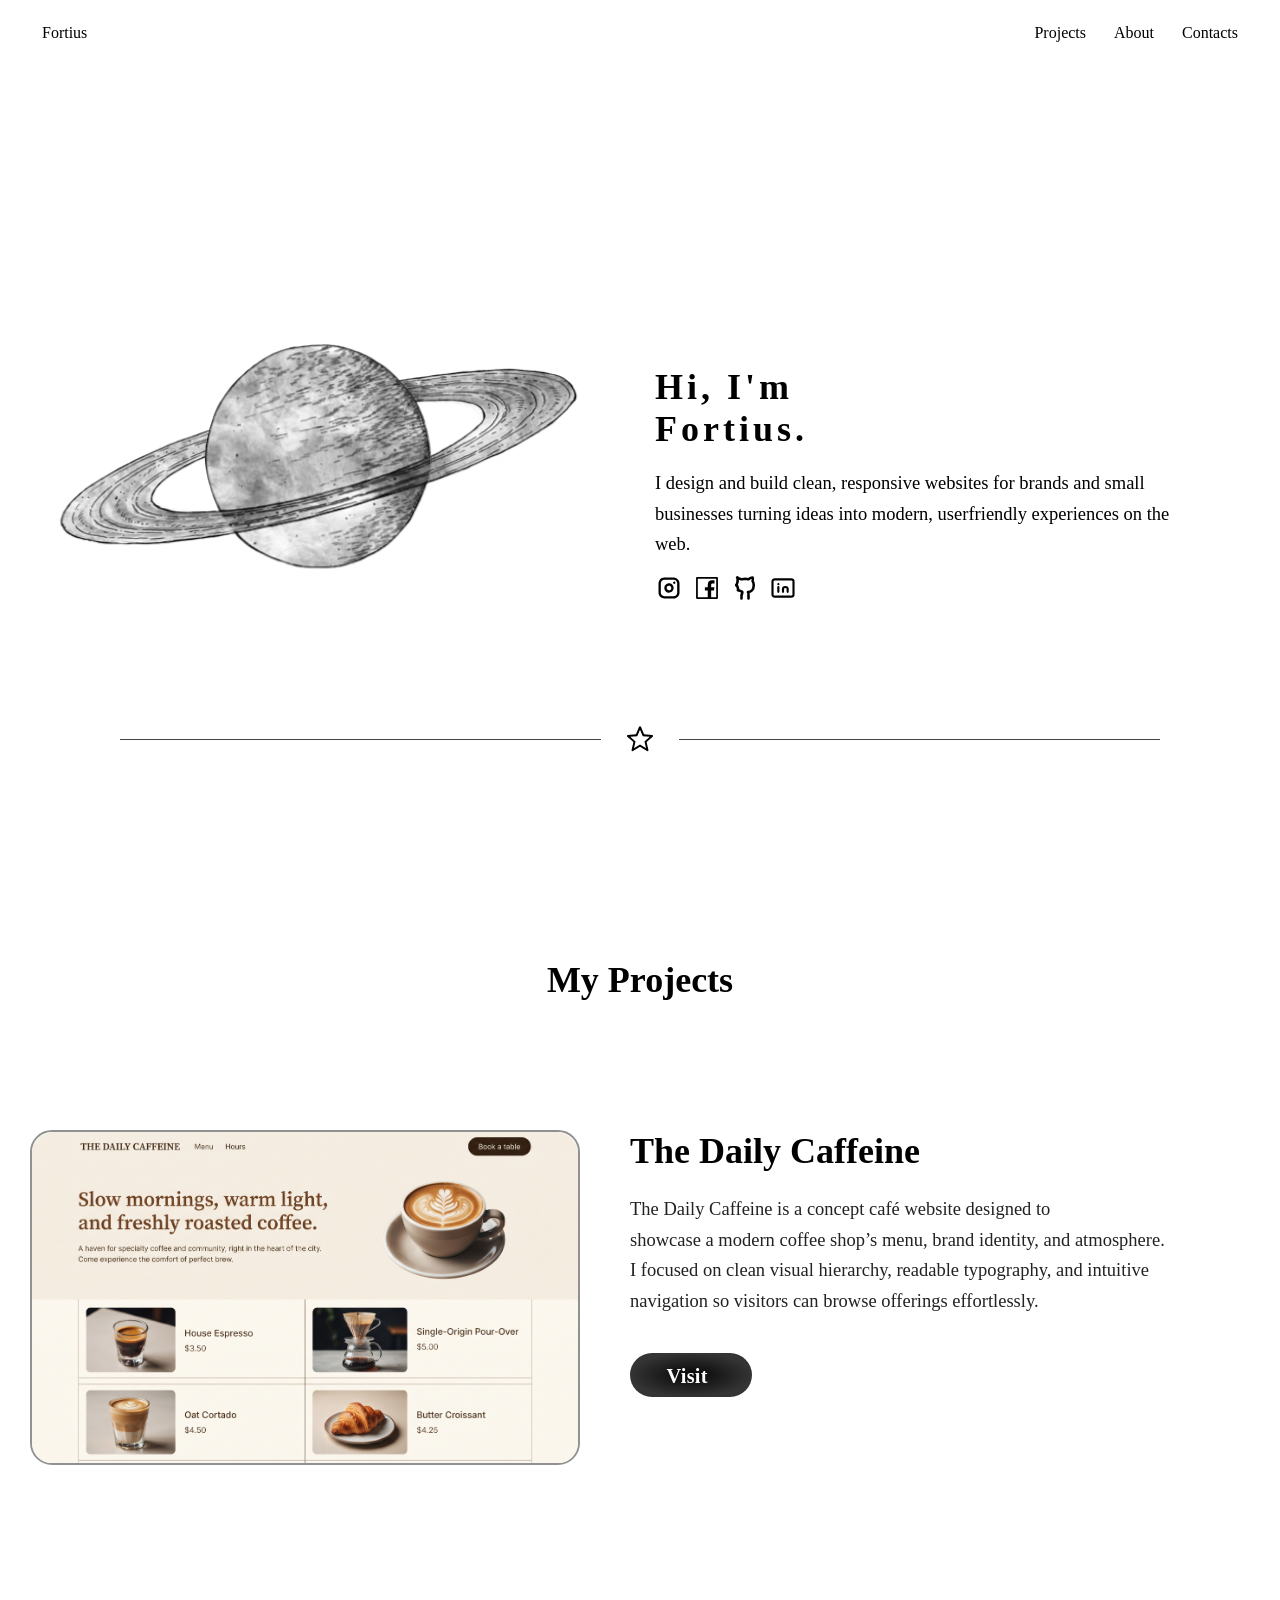
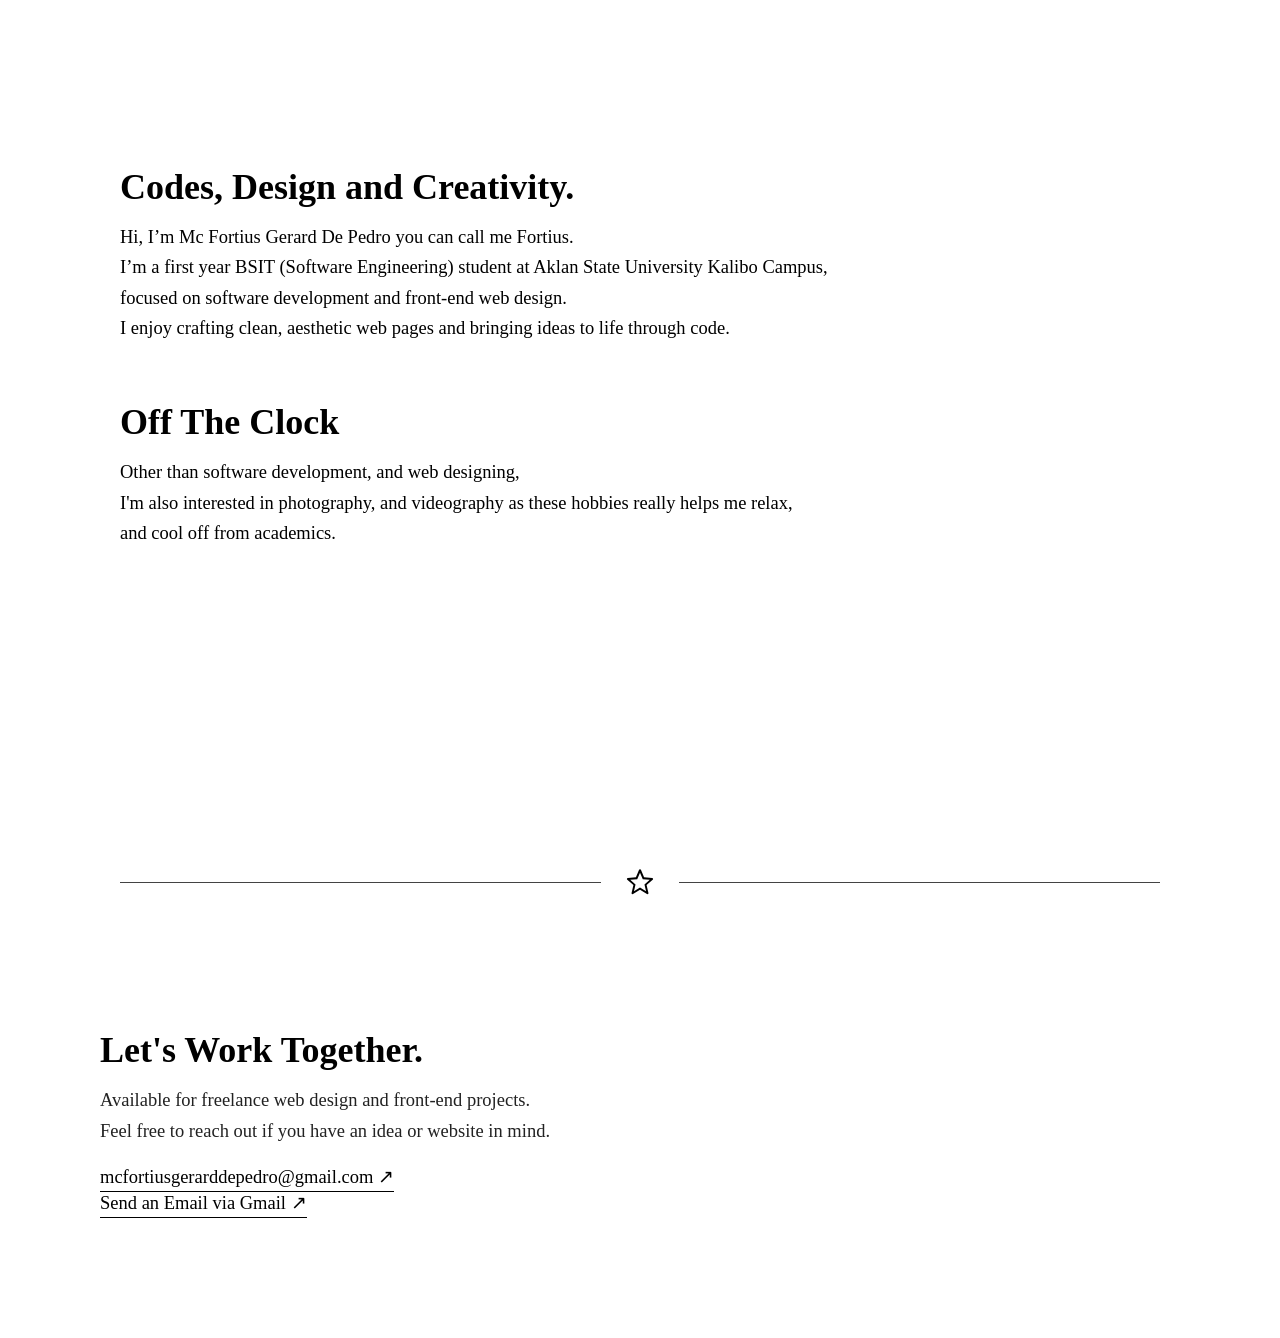
==== index.html @ 42eb183b "Update" ====
<!doctype html>
<html lang="en">
  <head>
    <meta charset="UTF-8" />
    <meta name="viewport" content="width=device-width, initial-scale=1.0" />
    <title>Code With Aesthetic</title>
    <link rel="stylesheet" href="design.css" />
  </head>

  <body id="top">
    <nav class="top-nav" aria-label="Primary navigation">
      <a href="#top" class="brand-mark">Fortius</a>
      <div class="nav-links">
        <a href="#projects">Projects</a>
        <a href="#about">About</a>
        <a href="#contact">Contacts</a>
      </div>
    </nav>
    <div class="portfolio-wrapper">
      <div class="saturn">
        <img
          class="saturn__background"
          src="images/saturn.png"
          alt="Saturn"
        />

        <div class="saturn__planet__wrap">
          <img
            class="saturn__planet"
            src="images/saturn.png"
            alt="Saturn"
          />
        </div>

        <div class="saturn__ring__wrap">
          <div class="saturn__ring">
            <div class="saturn__ring__part"></div>
            <div class="saturn__ring__part"></div>
            <div class="saturn__ring__part"></div>
            <div class="saturn__ring__part"></div>
            <div class="saturn__ring__part"></div>
            <div class="saturn__ring__part"></div>
            <div class="saturn__ring__part"></div>
            <div class="saturn__ring__part"></div>
            <div class="saturn__ring__part"></div>
            <div class="saturn__ring__part"></div>
            <div class="saturn__ring__part"></div>
            <div class="saturn__ring__part"></div>
            <div class="saturn__ring__part"></div>
            <div class="saturn__ring__part"></div>
            <div class="saturn__ring__part"></div>
            <div class="saturn__ring__part"></div>
            <div class="saturn__ring__part"></div>
            <div class="saturn__ring__part"></div>
            <div class="saturn__ring__part"></div>
            <div class="saturn__ring__part"></div>
            <div class="saturn__ring__part"></div>
            <div class="saturn__ring__part"></div>
            <div class="saturn__ring__part"></div>
            <div class="saturn__ring__part"></div>
            <div class="saturn__ring__part"></div>
            <div class="saturn__ring__part"></div>
            <div class="saturn__ring__part"></div>
            <div class="saturn__ring__part"></div>
            <div class="saturn__ring__part"></div>
            <div class="saturn__ring__part"></div>
            <div class="saturn__ring__part"></div>
            <div class="saturn__ring__part"></div>
            <div class="saturn__ring__part"></div>
            <div class="saturn__ring__part"></div>
            <div class="saturn__ring__part"></div>
            <div class="saturn__ring__part"></div>
            <div class="saturn__ring__part"></div>
            <div class="saturn__ring__part"></div>
            <div class="saturn__ring__part"></div>
            <div class="saturn__ring__part"></div>
            <div class="saturn__ring__part"></div>
            <div class="saturn__ring__part"></div>
            <div class="saturn__ring__part"></div>
            <div class="saturn__ring__part"></div>
            <div class="saturn__ring__part"></div>
            <div class="saturn__ring__part"></div>
            <div class="saturn__ring__part"></div>
            <div class="saturn__ring__part"></div>
            <div class="saturn__ring__part"></div>
            <div class="saturn__ring__part"></div>
          </div>
        </div>
      </div>
      <section class="header" id="home">
        <h1 class="text">Hi, I'm<br>
           Fortius.</h1>

        <p class="text-2">I design and build clean, responsive websites for brands and small<br>
           businesses turning ideas into modern, userfriendly experiences on the web.</p>

    
        <div class="frame">
          <a href="https://www.instagram.com/tossiee.e/" class="ig" target="_blank" rel="noopener noreferrer">
            <svg width="24" height="24" viewBox="0 0 24 24" class="frame__path">
              <path
                d="M11.53 15.97C10.79 15.89 10.09 15.6 9.51 15.13C6.39 12.59 8.48 7.61 12.47 8.03C13.21 8.11 13.91 8.4 14.49 8.87C17.61 11.41 15.52 16.39 11.53 15.97M11.73 10.02C11.3 10.08 10.9 10.28 10.59 10.59C9.25 11.93 10.39 14.24 12.27 13.98C12.7 13.92 13.1 13.72 13.41 13.41C14.75 12.07 13.61 9.76 11.73 10.02ZM16.24 8.47C15.98 8.4 15.76 8.23 15.63 8C15.19 7.24 15.92 6.31 16.76 6.53C17.01 6.6 17.23 6.77 17.37 7C17.81 7.76 17.08 8.69 16.24 8.47M7.94 21C7.55 20.98 7.18 20.95 6.8 20.85C4.53 20.27 3.06 18.32 3 16L3 8C3.03 6.87 3.37 5.81 4.07 4.92C5.01 3.69 6.47 3.04 8 3L16 3C16.94 3.02 17.83 3.26 18.63 3.75C20.12 4.66 20.96 6.28 21 8L21 16C20.93 18.81 18.81 20.93 16 21L8 21L7.94 21ZM8.03 5C6.29 5.05 5.05 6.29 5 8.03L5 15.97C5.02 16.67 5.22 17.32 5.66 17.88C6.25 18.61 7.1 18.98 8.03 19L15.97 19C16.67 18.98 17.32 18.78 17.88 18.34C18.61 17.75 18.98 16.9 19 15.97L19 8.03C18.95 6.29 17.71 5.05 15.97 5L8.03 5Z"
                fill="#000000"
                class="frame__path-2"
              ></path>
            </svg>
        </a>
          <a href="https://www.facebook.com/share/1ZHb6WZSnx/" class="fb" target="_blank" rel="noopener noreferrer">
            <svg
              width="24"
              height="24"
              viewBox="0 0 24 24"
              data-icon="ant-design:facebook-outlined"
              class="facebook-outlined"
            >
              <path
                d="M20.63 2.63L3.38 2.63C2.97 2.63 2.63 2.97 2.63 3.38L2.63 20.63C2.63 21.04 2.97 21.38 3.38 21.38L20.63 21.38C21.04 21.38 21.38 21.04 21.38 20.63L21.38 3.38C21.38 2.97 21.04 2.63 20.63 2.63ZM19.88 19.88L15.56 19.88L15.56 14.11L18 14.11L18.36 11.29L15.56 11.29L15.56 9.48C15.56 8.66 15.79 8.1 16.96 8.1L18.46 8.1L18.46 5.57C18.2 5.53 17.31 5.46 16.27 5.46C14.11 5.46 12.63 6.78 12.64 9.2L12.64 11.28L10.19 11.28L10.19 14.11L12.64 14.11L12.64 19.88L4.13 19.88L4.13 4.13L19.88 4.13L19.88 19.88Z"
                fill="currentColor"
                class="facebook-outlined__path"
              ></path>
            </svg>
        </a>
          <a href="https://github.com/" class="git" target="_blank" rel="noopener noreferrer">
            <svg
              width="24"
              height="24"
              viewBox="0 0 24 24"
              class="frame__path-5"
            >
              <path
                d="M9 21C9 21 9 17.27 9 18C9 18.63 10.15 14.96 9.5 15.5C10.89 15.63 4.98 13.08 6 14C7.02 14.92 4.5 7.31 4.5 9.5C4.5 11 6.25 5 5.5 6C5.79 6.78 5.84 2 5.5 3C3.94 3 9.53 4.93 9 4.5C8.61 4.6 13.67 4 12 4C13.67 4 14.61 4.4 15 4.5C15.53 4.07 16.94 3 18.5 3C18.84 4 18.79 5.22 18.5 6C19.25 7 19.5 8 19.5 9.5C19.5 11.69 19.02 13.08 18 14C16.98 14.92 15.89 15.37 14.5 15.5C15.15 16.04 15 17.37 15 18C15 18.73 15 21 15 21"
                fill="none"
                stroke="#000000"
                stroke-width="2.21"
                stroke-linecap="round"
                stroke-linejoin="round"
                class="frame__path-6"
              ></path>
            </svg>
          </a>

          <a href="https://www.linkedin.com/" class="in" target="_blank" rel="noopener noreferrer">
            <svg
              width="29"
              height="24"
              viewBox="0 0 29 24"
              class="frame__path-7"
            >
              <g class="frame__g">
                <path
                  d="M3.63 5C3.63 3.9 4.71 3 6.04 3L22.96 3C24.29 3 25.38 3.9 25.38 5L25.38 19C25.38 20.1 24.29 21 22.96 21L6.04 21C4.71 21 3.63 20.1 3.63 19L3.63 5Z"
                  fill="none"
                  stroke="#000000"
                  stroke-width="2.21"
                  stroke-linecap="round"
                  stroke-linejoin="round"
                  class="frame__path-8"
                ></path>
                <path
                  d="M9.67 11L9.67 16M9.67 8L9.68 8M14.5 16L14.5 13C14.5 11.9 15.58 11 16.92 11C18.25 11 19.33 11.9 19.33 13L19.33 16"
                  fill="none"
                  stroke="#000000"
                  stroke-width="2.21"
                  stroke-linecap="round"
                  stroke-linejoin="round"
                  class="frame__path-9"
                ></path>
              </g>
            </svg>
        </a>

          <div class="frame__frame"></div>
        </div>
       
          <svg  style="display: none;">
            <symbol width="24" height="24" viewBox="0 0 24 24" id="starsmall" >
            <path
              d="M8.85 16.82L12 14.92L15.15 16.85L14.33 13.25L17.1 10.85L13.45 10.52L12 7.12L10.55 10.5L6.9 10.82L9.67 13.25L8.85 16.82ZM12 16.1L8.37 18.29C8.26 18.34 8.16 18.37 8.07 18.36C7.98 18.35 7.89 18.31 7.81 18.26C7.72 18.21 7.66 18.13 7.61 18.04C7.56 17.95 7.56 17.84 7.6 17.72L8.57 13.61L5.37 10.84C5.28 10.77 5.22 10.68 5.19 10.58C5.16 10.48 5.17 10.38 5.21 10.28C5.25 10.18 5.31 10.1 5.38 10.05C5.45 9.99 5.54 9.95 5.66 9.93L9.87 9.57L11.52 5.67C11.57 5.56 11.63 5.48 11.71 5.44C11.79 5.4 11.89 5.37 12 5.36C12.11 5.35 12.21 5.37 12.29 5.44C12.37 5.51 12.43 5.58 12.48 5.67L14.13 9.57L18.34 9.93C18.46 9.95 18.55 9.99 18.62 10.05C18.69 10.11 18.74 10.19 18.79 10.28C18.83 10.37 18.84 10.47 18.81 10.58C18.78 10.69 18.72 10.77 18.63 10.84L15.43 13.61L16.4 17.72C16.44 17.83 16.44 17.94 16.39 18.04C16.34 18.14 16.28 18.21 16.19 18.26C16.1 18.31 16.02 18.35 15.93 18.36C15.84 18.37 15.74 18.34 15.63 18.29L12 16.1Z"
              fill="#000000" class="path__path"></path>
            </symbol>
          </svg>
          
          <svg style="display: none;">
            <symbol width="24" height="24" viewBox="0 0 24 24" id="starbig">
            <path
              d="M6.49 21.59C6.23 21.59 5.97 21.51 5.76 21.35C5.37 21.07 5.18 20.6 5.25 20.12L6.19 14.63L2.21 10.75C1.86 10.42 1.74 9.92 1.89 9.47C2.04 9.01 2.43 8.69 2.91 8.62L8.41 7.82L10.88 2.83C11.09 2.4 11.52 2.14 12 2.14C12.48 2.14 12.91 2.41 13.12 2.83L15.58 7.82L21.09 8.62C21.56 8.69 21.95 9.02 22.1 9.47C22.25 9.92 22.13 10.42 21.79 10.75L17.8 14.63L18.74 20.12C18.82 20.59 18.63 21.06 18.24 21.34C17.86 21.62 17.35 21.66 16.93 21.44L12 18.85L7.07 21.44C6.89 21.53 6.69 21.58 6.49 21.58L6.49 21.59ZM12 17.16L17.18 19.88L16.19 14.12L20.38 10.03L14.59 9.19L12 3.94L9.41 9.19L3.62 10.03L7.81 14.11L6.82 19.88L12 17.16Z"
              fill="#000000" class="path__path"></path>
            </symbol>
          </svg>

            <svg width="24" viewBox="0 0 24 24" height="24" fill="#000000" class="star star1">
              <use href="#starsmall"></use>
            </svg>
            
            <svg width="24" viewBox="0 0 24 24" height="24" fill="#000000" class="star star2">
              <use href="#starbig"></use>
            </svg>
            <svg width="24" viewBox="0 0 24 24" height="24" fill="#000000" class="star star3">
              <use href="#starsmall"></use>
            </svg>
      </section>

      <div class="section-divider" aria-hidden="true">
        <span class="section-divider__line"></span>
        <svg class="section-divider__star" width="40" height="40" viewBox="0 0 24 24" fill="#000000">
          <use href="#starsmall"></use>
        </svg>
        <span class="section-divider__line"></span>
      </div>

      <section class="Projects" id="projects">
        <svg width="24" height="24" viewBox="0 0 24 24" fill="#000000" class="project-star p-star-1" aria-hidden="true">
          <use href="#starsmall"></use>
        </svg>
        <svg width="24" height="24" viewBox="0 0 24 24" fill="#000000" class="project-star p-star-2" aria-hidden="true">
          <use href="#starbig"></use>
        </svg>
        <svg width="24" height="24" viewBox="0 0 24 24" fill="#000000" class="project-star p-star-3" aria-hidden="true">
          <use href="#starsmall"></use>
        </svg>
        <svg width="24" height="24" viewBox="0 0 24 24" fill="#000000" class="project-star p-star-4" aria-hidden="true">
          <use href="#starbig"></use>
        </svg>
        <svg width="24" height="24" viewBox="0 0 24 24" fill="#000000" class="project-star p-star-5" aria-hidden="true">
          <use href="#starsmall"></use>
        </svg>
        <svg width="24" height="24" viewBox="0 0 24 24" fill="#000000" class="project-star p-star-6" aria-hidden="true">
          <use href="#starbig"></use>
        </svg>
        <svg width="24" height="24" viewBox="0 0 24 24" fill="#000000" class="project-star p-star-7" aria-hidden="true">
          <use href="#starsmall"></use>
        </svg>
        <svg width="24" height="24" viewBox="0 0 24 24" fill="#000000" class="project-star p-star-8" aria-hidden="true">
          <use href="#starbig"></use>
        </svg>

        <h2 class="projects">My Projects </h2>
        <div class="project-row">
        <a href="Cafe/Cafe.html" class="project1" target="_blank" rel="noopener noreferrer">
          <img src="Cafe/3wqhw43wqhw43wqh.jpg" alt="A Picture of my cafe page" class="frame-1">
          <svg width="24" height="24" viewBox="0 0 24 24" fill="#ffffff" class="hover-star h-star-1" aria-hidden="true">
            <use href="#starbig"></use>
          </svg>
          <svg width="24" height="24" viewBox="0 0 24 24" fill="#ffffff" class="hover-star h-star-2" aria-hidden="true">
            <use href="#starsmall"></use>
          </svg>
          <svg width="24" height="24" viewBox="0 0 24 24" fill="#ffffff" class="hover-star h-star-3" aria-hidden="true">
            <use href="#starbig"></use>
          </svg>
          <svg width="24" height="24" viewBox="0 0 24 24" fill="#ffffff" class="hover-star h-star-4" aria-hidden="true">
            <use href="#starsmall"></use>
          </svg>
          <svg width="24" height="24" viewBox="0 0 24 24" fill="#ffffff" class="hover-star h-star-5" aria-hidden="true">
            <use href="#starbig"></use>
          </svg>
        </a>
        <div class="cafe_project">
          <h3 class="cafe">The Daily Caffeine</h3>
          <p class="cafe_par"> The Daily Caffeine is a concept café website designed to<br>
            showcase a modern coffee shop’s menu, brand identity, and atmosphere.<br>
            I focused on clean visual hierarchy, readable typography, and intuitive<br>
            navigation so visitors can browse offerings effortlessly.</p>
          <a class="visit" href="Cafe/Cafe.html" target="_blank" rel="noopener noreferrer">
            <img width="100" height="100" src="images/Button.svg" alt="The visit button for daily caffeine" class="visitbtn">
          </a>
         </div>

        </div>
      </section>

      <section class="AboutSec" id="about">
        <div class="about-me">
          <h2 class="about-me__t-about">Codes, Design and Creativity.</h2>
          <p class="about-me__paragraph">Hi, I’m Mc Fortius Gerard De Pedro you can call me Fortius.<br>
            I’m a first year BSIT (Software Engineering) student at Aklan State University Kalibo Campus,<br>
            focused on software development and front-end web design.<br>
            I enjoy crafting clean, aesthetic web pages and bringing ideas to life through code.</p>
          
          <hr class="break1">
          
          <h3 class="about-more__t-about">Off The Clock</h3>
          <p class="about-more__paragraph">Other than software development, and web designing,<br>
            I'm also interested in photography, and videography as these hobbies really helps me relax,<br>
            and cool off from academics.</p>
      </div>


      </section>

              <div class="section-divider" aria-hidden="true">
                <span class="section-divider__line"></span>
                <svg class="section-divider__star" width="40" height="40" viewBox="0 0 24 24" fill="#000000">
                  <use href="#starsmall"></use>
                </svg>
                <span class="section-divider__line"></span>
              </div>

      <section class="ContactSec" id="contact">
        <svg width="24" height="24" viewBox="0 0 24 24" fill="#000000" class="contact-star c-star-1" aria-hidden="true">
          <use href="#starsmall"></use>
        </svg>
        <svg width="24" height="24" viewBox="0 0 24 24" fill="#000000" class="contact-star c-star-2" aria-hidden="true">
          <use href="#starbig"></use>
        </svg>
        <svg width="24" height="24" viewBox="0 0 24 24" fill="#000000" class="contact-star c-star-3" aria-hidden="true">
          <use href="#starsmall"></use>
        </svg>
        <svg width="24" height="24" viewBox="0 0 24 24" fill="#000000" class="contact-star c-star-4" aria-hidden="true">
          <use href="#starbig"></use>
        </svg>
        <svg width="24" height="24" viewBox="0 0 24 24" fill="#000000" class="contact-star c-star-5" aria-hidden="true">
          <use href="#starsmall"></use>
        </svg>
        <svg width="24" height="24" viewBox="0 0 24 24" fill="#000000" class="contact-star c-star-6" aria-hidden="true">
          <use href="#starbig"></use>
        </svg>
        <div class="contact-box">
          <h2 class="contact-title">Let's Work Together.</h2>
          <p class="contact-par">
            Available for freelance web design and front-end projects.<br>
            Feel free to reach out if you have an idea or website
            in mind.
          </p>
          <a href="mailto:mcfortiusgerarddepedro@gmail.com" class="contact-link">mcfortiusgerarddepedro@gmail.com ↗</a>
          <a href="https://mail.google.com/mail/?view=cm&to=mcfortiusgerarddepedro@gmail.com" target="_blank" rel="noopener noreferrer"
            class="contact-link">
            Send an Email via Gmail ↗
          </a>
        </div>
      </section>
    </div>

  </body>
</html>
---- design.css ----
:root {
  --artwork-width: 300px;
  --artwork-height: 250px;
  --ring-size: 100px;
  --ring-width: 19px;
  --ring-color: #000000;
}
* {
  box-sizing: border-box;
}
body::-webkit-scrollbar {
  display: none;
}
html {
  scroll-behavior: smooth;
}

.top-nav {
  position: fixed;
  top: 0;
  left: 0;
  width: 100%;
  padding: 24px 42px;
  display: flex;
  justify-content: space-between;
  align-items: center;
  background-color: rgba(255, 255, 255, 0.88);
  backdrop-filter: blur(6px);
  z-index: 20;
  font-family: "Lucida Bright", Georgia, "Times New Roman", serif;
}

.top-nav a {
  color: #000000;
  text-decoration: none;
  font-size: 16px;
  transition: opacity 0.2s ease;
}

.top-nav a:hover {
  opacity: 0.6;
}

.nav-links {
  display: flex;
  gap: 28px;
}
body {
  margin: 0;
  padding: 24px;
  min-width: 100%;
  min-height: 100vh;
  display: flex;
  justify-content: center;
  align-items: center;
  box-sizing: border-box;
  background-color: #ffffff;
}
.portfolio-wrapper {
  display: flex;
  flex-direction: row;
  flex-wrap: wrap;
  justify-content: center;
  align-items: center;
  margin-top: 220px;
  gap: 170px;
  row-gap: 42px;
  column-gap: 110px;
  max-width: 1320px;
  width: 100%;
  min-height: 110vh;
  height: 100%;
  overflow-x: hidden;
  box-sizing: border-box;
}
.header {
  display: flex;
  flex-direction: column;
  position: relative;
  align-items: flex-start;
  width: 100%;
  max-width: 530px;
  margin-top: 60px;
  z-index: 2;
}
.text {
  color: rgb(0, 0, 0);
  display: flex;
  flex-direction: column;
  font-family: "Lucida Bright";
  font-size: 36px;
  font-weight: 600;
  text-align: left;
  letter-spacing: 4px;
  white-space: normal;
  margin: 0 0 18px 0;
}

.text-2 {
  display: flex;
  flex-direction: column;
  color: rgb(0, 0, 0);
  font-family: "Lucida Bright";
  font-size: 18.5px;
  font-weight: 400;
  text-align: left;
  white-space: normal;
  line-height: 1.65;
  margin: 0 0 14px 0;
}

.ig:hover,
.fb:hover,
.in:hover,
.git:hover {
  cursor: pointer;
  transform: scale(1.1);
  transition: transform 0.2s ease-in-out;
}

.frame {
  display: flex;
  align-items: center;
  gap: 10px;
}

.frame a {
  display: inline-flex;
  align-items: center;
  justify-content: center;
  flex-direction: row;
  text-decoration: none;
  color: black;
  flex-shrink: 0;
  width: 28px;
  height: 28px;
  margin: 0;
}

.frame a svg {
  width: 28px;
  height: 28px;
}

.frame .frame__path,
.frame .facebook-outlined,
.frame .frame__path-5,
.frame .frame__path-7 {
  display: block;
  flex-shrink: 0;
}

.star {
  position: absolute;
  z-index: 0;
  pointer-events: none;
  opacity: 0;
  animation: H-starTwinkle 5s ease-in-out infinite;
  width: 46px;
  height: 46px;
  transform-origin: center;
}

.star1 {
  top: 165px;
  left: -58px;
  rotate: 25deg;
  animation-duration: 4.3s;
  animation-delay: 0.7s;
}
.star2 {
  top: -24px;
  left: -50px;
  rotate: 170deg;
  animation-duration: 5.2s;
  animation-delay: 0.1s;
}
.star3 {
  top: 50px;
  right: 95px;
  rotate: 20deg;
  animation-duration: 4.8s;
  animation-delay: 0.1s;
}

@keyframes H-starTwinkle {
  0%,
  100% {
    opacity: 0.08;
    transform: scale(0.82);
  }
  50% {
    opacity: 0.95;
    transform: scale(1.08);
  }
}

.saturn {
  display: flex;
  position: relative;
  width: var(--artwork-width);
  height: var(--artwork-height);
  transform-style: preserve-3d;
  transform-origin: center center;
  transform: scale(2.05) translateY(-28px) translateX(-12px);
  margin: 85px 75px;
  flex-shrink: 0;
}

.saturn__background {
  position: absolute;
  left: 26px;
  top: 55px;
  transform-origin: 0 0;
  transform: scale(0.5);
  filter: grayscale(100%) brightness(0%);
}

.saturn__planet__wrap {
  position: absolute;
  left: 106px;
  top: 100px;
  width: 110px;
  height: 112px;
  overflow: hidden;
  border-radius: 50%;
  background: rgb(255, 255, 255);
}

.saturn__planet {
  position: absolute;
  left: -80px;
  top: -45px;
  transform-origin: 0 0;
  transform: scale(0.5);
  filter: grayscale(100%) brightness(0%);
}

.saturn__ring__wrap {
  position: absolute;
  left: 0;
  top: 0;
  width: var(--ring-size);
  height: var(--ring-size);
  border-radius: 50%;
  perspective-origin: 50% 50%;
  transform-origin: 50% 50%;
  transform: translate3d(110px, 104px, 0) scale(3.1, 1.2) rotateX(62deg)
    rotateY(-36deg) rotateZ(-10deg);
}

.saturn__ring {
  position: absolute;
  left: 0;
  top: 0;
  width: 100px;
  height: 100px;
  animation: spin 2s infinite linear;
}

.saturn__ring__part {
  position: absolute;
  left: 0;
  right: 0;
  top: calc(var(--ring-width) / 2);
  width: 12px;
  height: var(--ring-width);
  margin: auto;
  border-radius: 50%;
  background: repeating-linear-gradient(
    to bottom,
    rgba(0, 0, 0, 0.35) 0px,
    rgba(0, 0, 0, 0.35) 1px,
    rgba(0, 0, 0, 0.06) 1px,
    rgba(0, 0, 0, 0.06) 3px,
    rgba(0, 0, 0, 0.25) 3px,
    rgba(0, 0, 0, 0.25) 4px,
    transparent 4px,
    transparent 1px
  );
  transform-origin: 50% calc(var(--ring-size) / 2);
}
.saturn__ring__part:nth-of-type(1) {
  transform: translateY(-50%) rotate(7.2deg);
  opacity: 0.05;
}
.saturn__ring__part:nth-of-type(2) {
  transform: translateY(-50%) rotate(14.4deg);
  opacity: 0.08;
}
.saturn__ring__part:nth-of-type(3) {
  transform: translateY(-50%) rotate(21.6deg);
  opacity: 0.12;
}
.saturn__ring__part:nth-of-type(4) {
  transform: translateY(-50%) rotate(28.8deg);
  opacity: 0.16;
}
.saturn__ring__part:nth-of-type(5) {
  transform: translateY(-50%) rotate(36deg);
  opacity: 0.22;
}
.saturn__ring__part:nth-of-type(6) {
  transform: translateY(-50%) rotate(43.2deg);
  opacity: 0.28;
}
.saturn__ring__part:nth-of-type(7) {
  transform: translateY(-50%) rotate(50.4deg);
  opacity: 0.34;
}
.saturn__ring__part:nth-of-type(8) {
  transform: translateY(-50%) rotate(57.6deg);
  opacity: 0.4;
}
.saturn__ring__part:nth-of-type(9) {
  transform: translateY(-50%) rotate(64.8deg);
  opacity: 0.45;
}
.saturn__ring__part:nth-of-type(10) {
  transform: translateY(-50%) rotate(72deg);
  opacity: 0.5;
}
.saturn__ring__part:nth-of-type(11) {
  transform: translateY(-50%) rotate(79.2deg);
  opacity: 0.45;
}
.saturn__ring__part:nth-of-type(12) {
  transform: translateY(-50%) rotate(86.4deg);
  opacity: 0.38;
}
.saturn__ring__part:nth-of-type(13) {
  transform: translateY(-50%) rotate(93.6deg);
  opacity: 0.3;
}
.saturn__ring__part:nth-of-type(14) {
  transform: translateY(-50%) rotate(100.8deg);
  opacity: 0.22;
}
.saturn__ring__part:nth-of-type(15) {
  transform: translateY(-50%) rotate(108deg);
  opacity: 0.15;
}
.saturn__ring__part:nth-of-type(16) {
  transform: translateY(-50%) rotate(115.2deg);
  opacity: 0.1;
}
.saturn__ring__part:nth-of-type(17) {
  transform: translateY(-50%) rotate(122.4deg);
  opacity: 0.06;
}
.saturn__ring__part:nth-of-type(18) {
  transform: translateY(-50%) rotate(129.6deg);
  opacity: 0.03;
}
.saturn__ring__part:nth-of-type(19) {
  transform: translateY(-50%) rotate(136.8deg);
  opacity: 0;
}
.saturn__ring__part:nth-of-type(20) {
  transform: translateY(-50%) rotate(144deg);
  opacity: 0;
}
.saturn__ring__part:nth-of-type(21) {
  transform: translateY(-50%) rotate(151.2deg);
  opacity: 0;
}
.saturn__ring__part:nth-of-type(22) {
  transform: translateY(-50%) rotate(158.4deg);
  opacity: 0;
}
.saturn__ring__part:nth-of-type(23) {
  transform: translateY(-50%) rotate(165.6deg);
  opacity: 0;
}
.saturn__ring__part:nth-of-type(24) {
  transform: translateY(-50%) rotate(172.8deg);
  opacity: 0;
}
.saturn__ring__part:nth-of-type(25) {
  transform: translateY(-50%) rotate(180deg);
  opacity: 0;
}
.saturn__ring__part:nth-of-type(26) {
  transform: translateY(-50%) rotate(187.2deg);
  opacity: 0.05;
}
.saturn__ring__part:nth-of-type(27) {
  transform: translateY(-50%) rotate(194.4deg);
  opacity: 0.08;
}
.saturn__ring__part:nth-of-type(28) {
  transform: translateY(-50%) rotate(201.6deg);
  opacity: 0.12;
}
.saturn__ring__part:nth-of-type(29) {
  transform: translateY(-50%) rotate(208.8deg);
  opacity: 0.16;
}
.saturn__ring__part:nth-of-type(30) {
  transform: translateY(-50%) rotate(216deg);
  opacity: 0.22;
}
.saturn__ring__part:nth-of-type(31) {
  transform: translateY(-50%) rotate(223.2deg);
  opacity: 0.28;
}
.saturn__ring__part:nth-of-type(32) {
  transform: translateY(-50%) rotate(230.4deg);
  opacity: 0.34;
}
.saturn__ring__part:nth-of-type(33) {
  transform: translateY(-50%) rotate(237.6deg);
  opacity: 0.4;
}
.saturn__ring__part:nth-of-type(34) {
  transform: translateY(-50%) rotate(244.8deg);
  opacity: 0.45;
}
.saturn__ring__part:nth-of-type(35) {
  transform: translateY(-50%) rotate(252deg);
  opacity: 0.5;
}
.saturn__ring__part:nth-of-type(36) {
  transform: translateY(-50%) rotate(259.2deg);
  opacity: 0.45;
}
.saturn__ring__part:nth-of-type(37) {
  transform: translateY(-50%) rotate(266.4deg);
  opacity: 0.38;
}
.saturn__ring__part:nth-of-type(38) {
  transform: translateY(-50%) rotate(273.6deg);
  opacity: 0.3;
}
.saturn__ring__part:nth-of-type(39) {
  transform: translateY(-50%) rotate(280.8deg);
  opacity: 0.22;
}
.saturn__ring__part:nth-of-type(40) {
  transform: translateY(-50%) rotate(288deg);
  opacity: 0.15;
}
.saturn__ring__part:nth-of-type(41) {
  transform: translateY(-50%) rotate(295.2deg);
  opacity: 0.1;
}
.saturn__ring__part:nth-of-type(42) {
  transform: translateY(-50%) rotate(302.4deg);
  opacity: 0.06;
}
.saturn__ring__part:nth-of-type(43) {
  transform: translateY(-50%) rotate(309.6deg);
  opacity: 0.03;
}
.saturn__ring__part:nth-of-type(44) {
  transform: translateY(-50%) rotate(316.8deg);
  opacity: 0;
}
.saturn__ring__part:nth-of-type(45) {
  transform: translateY(-50%) rotate(324deg);
  opacity: 0;
}
.saturn__ring__part:nth-of-type(46) {
  transform: translateY(-50%) rotate(331.2deg);
  opacity: 0;
}
.saturn__ring__part:nth-of-type(47) {
  transform: translateY(-50%) rotate(338.4deg);
  opacity: 0;
}
.saturn__ring__part:nth-of-type(48) {
  transform: translateY(-50%) rotate(345.6deg);
  opacity: 0;
}
.saturn__ring__part:nth-of-type(49) {
  transform: translateY(-50%) rotate(352.8deg);
  opacity: 0;
}
.saturn__ring__part:nth-of-type(50) {
  transform: translateY(-50%) rotate(360deg);
  opacity: 0;
}

@keyframes spin {
  from {
    transform: rotate(0deg);
  }
  to {
    transform: rotate(360deg);
  }
}

.Projects {
  margin-top: 115px;
  position: relative;
  width: 100%;
  height: 100%;
  max-width: 115rem;
  max-height: 170rem;
  display: flex;
  flex-direction: column;
  align-items: center;
  justify-content: flex-start;
}
.projects {
  text-align: center;
  font-size: 36px;
  margin-bottom: 115px;
}
.project-row {
  display: flex;
  flex-direction: row;
  align-items: flex-start;
  justify-content: center;
  padding-top: 14px;
  gap: 50px;
  width: 100%;
  max-width: 1220px;
}
.frame-1 {
  display: block;
  width: 560px;
  scale: 1;
  max-width: 100%;
  height: auto;
  aspect-ratio: 1143 / 697;
  gap: 50px;
  object-fit: cover;
  border-radius: 22px;
  box-sizing: border-box;
  margin: 0;
}
.cafe_project {
  flex: 1;
  width: auto;
  margin-left: 0;
  background-color: rgb(255, 255, 255);
  display: flex;
  flex-direction: column;
  align-items: flex-start;
  padding: 0;
}
.cafe {
  color: rgb(0, 0, 0);
  font-family: "Lucida Bright";
  display: flex;
  flex-direction: column;
  align-items: flex-start;
  font-size: 36px;
  font-weight: 600;
  white-space: normal;
  margin: 0 0 4px 0;
}
.cafe_par {
  font-family: "Lucida Bright";
  font-size: 18.5px;
  line-height: 1.65;
  color: #222222;
}

.cafe_project .visit {
  display: inline-flex;
  align-items: center;
  margin-top: 18px;
  text-decoration: none;
  transform: scale(1);
  transform-origin: center center;
  transition:
    transform 0.22s cubic-bezier(0.22, 1, 0.36, 1),
    opacity 0.2s ease;
  will-change: transform;
}

.cafe_project .visitbtn,
.cafe_project .visit-img {
  display: block;
  width: auto;
  height: 44px;
}

.cafe_project .visit:hover {
  transform: scale(1.07);
  opacity: 0.95;
}

.cafe_project .visit:active {
  transform: scale(0.93);
  opacity: 0.85;
  transition-duration: 0.08s;
}
.project-star {
  position: absolute;
  pointer-events: none;
  opacity: 0;
  animation: starTwinkle 4s ease-in-out infinite;
}

.project1:hover,
.project1:hover .frame-1,
.frame-1:hover {
  cursor: pointer;
  border-color: rgba(0, 0, 0, 0.432);
  outline: none;
  text-decoration: none;
  box-shadow: none;
}

.project1:hover::before,
.project1:hover::after,
.frame-1:hover::before,
.frame-1:hover::after {
  content: none;
  display: none;
  width: 0;
  height: 0;
  opacity: 0;
}
.project1 {
  position: relative;
  display: block;
  width: 550px;
  max-width: 100%;
  aspect-ratio: 1143 / 697;
  border-radius: 22px;
  border: 2px solid rgba(0, 0, 0, 0.432);
  isolation: isolate;
  overflow: hidden;
  flex-shrink: 0;
}

.project1 .hover-star {
  position: absolute;
  pointer-events: none;
  opacity: 0;
  visibility: hidden;
  filter: drop-shadow(0 0 4px rgba(255, 255, 255, 0.85));
  transition:
    opacity 0.25s ease,
    visibility 0.25s ease;
  animation: hoverStarSparkle 2.4s ease-in-out infinite;
  animation-play-state: paused;
}

.project1:hover .hover-star {
  opacity: 1;
  visibility: visible;
  animation-play-state: running;
}

.project1:not(:hover) .hover-star {
  opacity: 0;
}

.h-star-1 {
  top: 5%;
  left: 10%;
  width: 18px;
  height: 18px;
  rotate: 12deg;
}
.h-star-2 {
  top: 14%;
  right: 34%;
  width: 16px;
  height: 16px;
  rotate: -18deg;
}
.h-star-3 {
  top: 46%;
  left: 44%;
  width: 21px;
  height: 21px;
  rotate: 22deg;
}
.h-star-4 {
  bottom: 10%;
  left: 14%;
  width: 16px;
  height: 16px;
  rotate: -12deg;
}
.h-star-5 {
  bottom: 12%;
  right: 10%;
  width: 21px;
  height: 21px;
  rotate: 16deg;
}
@keyframes hoverStarSparkle {
  0%,
  100% {
    scale: 0.5;
  }
  50% {
    scale: 1.15;
  }
}

.p-star-1 {
  left: 12%;
  top: -18px;
  width: 23px;
  height: 23px;
  rotate: 15deg;
  animation-duration: 3.8s;
  animation-delay: 0s;
}

.p-star-2 {
  left: 34%;
  top: -12px;
  width: 28px;
  height: 28px;
  rotate: -20deg;
  animation-duration: 4.5s;
  animation-delay: 0.6s;
}

.p-star-3 {
  right: 34%;
  top: -14px;
  width: 21px;
  height: 21px;
  rotate: 30deg;
  animation-duration: 4.1s;
  animation-delay: 1.2s;
}

.p-star-4 {
  right: 12%;
  top: -16px;
  width: 28px;
  height: 28px;
  rotate: 10deg;
  animation-duration: 4.8s;
  animation-delay: 1.8s;
}

.p-star-5 {
  left: 24%;
  top: 82px;
  width: 21px;
  height: 21px;
  rotate: -12deg;
  animation-duration: 3.9s;
  animation-delay: 2.4s;
}

.p-star-6 {
  right: 24%;
  top: 84px;
  width: 23px;
  height: 23px;
  rotate: 22deg;
  animation-duration: 4.6s;
  animation-delay: 0.9s;
}

.p-star-7 {
  left: 22%;
  bottom: -42px;
  width: 23px;
  height: 23px;
  rotate: -28deg;
  animation-duration: 4.3s;
  animation-delay: 1.5s;
}

.p-star-8 {
  right: 22%;
  bottom: -42px;
  width: 28px;
  height: 28px;
  rotate: 16deg;
  animation-duration: 5s;
  animation-delay: 2.1s;
}

@keyframes starTwinkle {
  0%,
  100% {
    opacity: 0.08;
    transform: scale(0.82);
  }
  50% {
    opacity: 0.95;
    transform: scale(1.08);
  }
}

.section-divider {
  flex-basis: 100%;
  width: 100%;
  max-width: 1040px;
  display: flex;
  align-items: center;
  justify-content: center;
  gap: 16px;
  margin: 10px auto;
}
.section-divider__line {
  flex: 1;
  max-width: 1040px;
  height: 1px;
  background-color: rgba(0, 0, 0, 0.737);
}
.section-divider__star {
  width: 46px;
  height: 46px;
  flex-shrink: 0;
  display: block;
}

.AboutSec {
  display: flex;
  max-width: 1040px;
  flex-direction: row;
  flex-wrap: wrap;
  justify-content: center;
  align-items: center;
  margin-top: 0;
  gap: 115px;
  min-height: 100vh;
  width: 100%;
  overflow-x: hidden;
  box-sizing: border-box;
  background-color: #ffffff;
}

.about-me {
  width: 100%;
  height: 100%;
  max-width: 1040px;
  min-height: 0vh;
  background-color: rgb(255, 255, 255);
  display: flex;
  flex-direction: column;
  align-items: flex-start;
  padding: 0;
}

.about-me .about-me__t-about {
  color: rgb(0, 0, 0);
  font-family: "Lucida Bright";
  font-size: 36px;
  font-weight: 600;
  white-space: normal;
  margin: 0 0 14px 0;
}

.about-me .about-me__paragraph {
  color: rgb(0, 0, 0);
  font-family: "Lucida Bright";
  font-size: 18.5px;
  font-weight: 400;
  line-height: 1.65;
  white-space: normal;
  margin: 0;
}

.break1 {
  display: block;
  width: 160px;
  height: 1px;
  border: 0;
  background-color: rgba(0, 0, 0, 0);
  margin: 28px 0;
  flex-shrink: 0;
}

.about-more__t-about {
  color: rgb(0, 0, 0);
  font-family: "Lucida Bright";
  font-size: 36px;
  font-weight: 600;
  white-space: normal;
  margin: 0 0 14px 0;
}

.about-me .about-more__paragraph {
  color: rgb(0, 0, 0);
  font-family: "Lucida Bright";
  font-size: 18.5px;
  font-weight: 400;
  line-height: 1.65;
  white-space: normal;
  margin: 0;
}

#home,
#projects,
#about,
#contact {
  scroll-margin-top: 90px;
}

.ContactSec {
  position: relative;
  width: 100%;
  max-width: 1320px;
  padding: 72px 24px 96px;
  display: flex;
  justify-content: center;
  align-items: center;
  background-color: #ffffff;
  color: #000000;
  overflow: hidden;
  isolation: isolate;
}

.contact-box {
  position: relative;
  z-index: 1;
  width: 100%;
  max-width: 120vh;
  display: flex;
  flex-direction: column;
  align-items: flex-start;
  font-family: "Lucida Bright", Georgia, "Times New Roman", serif;
}

.contact-title {
  color: #000000;
  font-size: 36px;
  font-weight: 600;
  margin: 0 0 14px 0;
}

.contact-par {
  color: #222222;
  font-size: 18.5px;
  line-height: 1.65;
  max-width: 620px;
  margin: 0 0 20px 0;
}

.contact-link {
  display: inline-block;
  color: #000000;
  font-size: 18.5px;
  text-decoration: none;
  border-bottom: 1.5px solid #000000;
  padding-bottom: 3px;
  transition: opacity 0.2s ease, transform 0.2s ease;
}

.contact-link:hover {
  opacity: 0.65;
  transform: translateX(3px);
}

.contact-star {
  position: absolute;
  z-index: 0;
  pointer-events: none;
  opacity: 0;
  animation: starTwinkle 4s ease-in-out infinite;
}

.c-star-1 {
  left: 6%;
  top: 20px;
  width: 22px;
  height: 22px;
  rotate: 15deg;
  animation-duration: 3.9s;
  animation-delay: 0s;
}

.c-star-2 {
  left: 26%;
  top: 14px;
  width: 26px;
  height: 26px;
  rotate: -18deg;
  animation-duration: 4.6s;
  animation-delay: 0.7s;
}

.c-star-3 {
  right: 26%;
  top: 18px;
  width: 20px;
  height: 20px;
  rotate: 25deg;
  animation-duration: 4.2s;
  animation-delay: 1.3s;
}

.c-star-4 {
  right: 7%;
  top: 30px;
  width: 26px;
  height: 26px;
  rotate: 12deg;
  animation-duration: 4.9s;
  animation-delay: 1.9s;
}

.c-star-5 {
  left: 16%;
  bottom: 22px;
  width: 20px;
  height: 20px;
  rotate: -24deg;
  animation-duration: 4.4s;
  animation-delay: 1.1s;
}

.c-star-6 {
  right: 16%;
  bottom: 22px;
  width: 26px;
  height: 26px;
  rotate: 18deg;
  animation-duration: 5.1s;
  animation-delay: 2.2s;
}

@media screen and (min-width: 769px) and (max-width: 1024px) {
  body {
    padding: 20px 28px;
  }

  .top-nav {
    padding: 18px 32px;
  }

  .portfolio-wrapper {
    margin-top: 130px;
    gap: 56px;
    row-gap: 36px;
    column-gap: 56px;
    max-width: 960px;
  }

  .saturn {
    transform: scale(1.65) translateY(-10px) translateX(0);
    margin: 56px 36px;
    flex-shrink: 0;
  }

  .header {
    max-width: 410px;
    position: relative;
    margin-top: 70px;
    z-index: 2;
  }

  .text {
    font-size: 32px;
    letter-spacing: 3px;
  }

  .text-2 {
    font-size: 16.5px;
    line-height: 1.65;
  }

  .star1 {
    top: 155px;
    left: -36px;
    width: 34px;
    height: 34px;
  }

  .star2 {
    top: -42px;
    left: -28px;
    width: 38px;
    height: 38px;
  }

  .star3 {
    top: -14px;
    right: 20px;
    width: 34px;
    height: 34px;
  }

  .section-divider {
    max-width: 880px;
  }

  .Projects {
    margin-top: 72px;
  }

  .projects {
    font-size: 32px;
    margin-bottom: 64px;
  }

  .project-row {
    gap: 36px;
    max-width: 900px;
    padding-inline: 12px;
  }

  .project1 {
    width: 410px;
  }

  .cafe_project {
    margin-left: 0;
  }

  .cafe {
    font-size: 30px;
  }

  .cafe_par {
    font-size: 16.5px;
  }

  .AboutSec {
    gap: 56px;
    max-width: 900px;
    min-height: auto;
    padding: 48px 16px;
  }

  .about-me {
    max-width: 100%;
    min-height: auto;
  }

  .about-me .about-me__t-about,
  .about-more__t-about {
    font-size: 32px;
  }

  .about-me .about-me__paragraph,
  .about-me .about-more__paragraph {
    font-size: 16.5px;
  }

  .ContactSec {
    max-width: 900px;
    padding: 56px 16px 84px;
  }

  .contact-box {
    max-width: 100%;
  }

  .contact-title {
    font-size: 32px;
  }

  .contact-par,
  .contact-link {
    font-size: 16.5px;
  }
}
@media screen and (max-width: 768px) {
  body {
    padding: 24px 20px;
    width: 100%;
    min-width: 0;
  }

  .top-nav {
    padding: 18px 22px;
  }

  .top-nav a {
    font-size: 15.5px;
  }

  .portfolio-wrapper {
    flex-direction: column;
    align-items: center;
    justify-content: flex-start;
    gap: 42px;
    margin: 48px auto 42px;
    padding: 0 10px;
    scale: none;
    min-height: auto;
  }

  .saturn {
    transform: scale(1.3) translateY(0) translateX(-15px);
    margin: 18px auto 8px;
  }

  .header {
    width: 100%;
    max-width: 100%;
    display: flex;
    flex-direction: column;
    align-items: center;
    justify-content: center;
    text-align: center;
    padding: 10px 12px;
    gap: 14px;
  }

  .text {
    width: 100%;
    text-align: center;
    align-items: center;
    margin: 0 0 14px 0;
    line-height: 1.25;
  }

  .text-2 {
    width: 100%;
    text-align: center;
    align-items: center;
    margin: 0 0 18px 0;
    line-height: 1.75;
  }

  .frame {
    justify-content: center;
    align-items: center;
    gap: 20px;
    margin: 6px auto 0;
  }
  .star1 {
    top: 13px;
    right: auto;
    left: 1px;
    rotate: 25deg;
  }

  .star2 {
    top: -26px;
    right: 28px;
    left: auto;
    rotate: 170deg;
  }

  .star3 {
    top: 84px;
    right: 10px;
    left: auto;
    rotate: 30deg;
  }

  .section-divider {
    margin: 42px auto;
    padding: 0 10px;
  }

  .Projects {
    margin: 28px auto 42px;
    padding: 18px 10px;
    gap: 32px;
    align-items: center;
    justify-content: flex-start;
    text-align: center;
    max-height: none;
  }

  .projects {
    width: 100%;
    margin: 0 0 28px 0;
    text-align: center;
  }

  .project-row {
    flex-direction: column;
    align-items: center;
    justify-content: center;
    gap: 32px;
    margin: 10px auto;
    padding: 0 8px;
  }

  .frame-1 {
    width: 100%;
    max-width: 450px;
    margin: 8px auto;
    border-radius: 18px;
  }

  .cafe_project {
    width: 100%;
    margin-top: 0;
    margin-left: 0;
    padding: 10px 14px;
    gap: 14px;
    align-items: center;
    text-align: center;
  }

  .cafe {
    width: 100%;
    align-items: center;
    text-align: center;
    margin: 0 0 10px 0;
  }

  .cafe_par {
    width: 100%;
    text-align: center;
    line-height: 1.75;
    margin: 0;
  }

  .AboutSec {
    flex-direction: column;
    align-items: center;
    justify-content: flex-start;
    gap: 36px;
    min-height: auto;
    margin: 28px auto 0;
    padding: 36px 16px;
    text-align: center;
    scale: none;
  }

  .about-me {
    width: 100%;
    max-width: 100%;
    min-height: auto;
    padding: 10px;
    gap: 14px;
    align-items: center;
    text-align: center;
  }

  .about-me .about-me__t-about,
  .about-more__t-about {
    width: 100%;
    text-align: center;
    margin: 0 0 10px 0;
  }

  .about-me .about-me__paragraph,
  .about-me .about-more__paragraph {
    width: 100%;
    text-align: center;
    line-height: 1.75;
    margin: 0;
  }

  .break1 {
    margin: 30px auto;
  }

  .p-star-1 {
    left: 8%;
    right: auto;
    top: -14px;
    bottom: auto;
    width: 17px;
    height: 17px;
  }
  .p-star-2 {
    left: 28%;
    right: auto;
    top: -18px;
    bottom: auto;
    width: 18px;
    height: 18px;
  }
  .p-star-3 {
    right: 28%;
    left: auto;
    top: -18px;
    bottom: auto;
    width: 17px;
    height: 17px;
  }
  .p-star-4 {
    right: 8%;
    left: auto;
    top: -14px;
    bottom: auto;
    width: 18px;
    height: 18px;
  }

  .p-star-5 {
    left: 16%;
    right: auto;
    top: 50px;
    bottom: auto;
    width: 16px;
    height: 16px;
  }
  .p-star-6 {
    right: 16%;
    left: auto;
    top: 50px;
    bottom: auto;
    width: 16px;
    height: 16px;
  }

  .p-star-7 {
    left: 20%;
    right: auto;
    top: auto;
    bottom: -28px;
    width: 18px;
    height: 18px;
  }
  .p-star-8 {
    right: 20%;
    left: auto;
    top: auto;
    bottom: -28px;
    width: 18px;
    height: 18px;
  }

  .ContactSec {
    padding: 40px 16px 72px;
    text-align: center;
  }

  .contact-box {
    align-items: center;
    text-align: center;
  }

  .contact-link:hover {
    transform: none;
  }
}
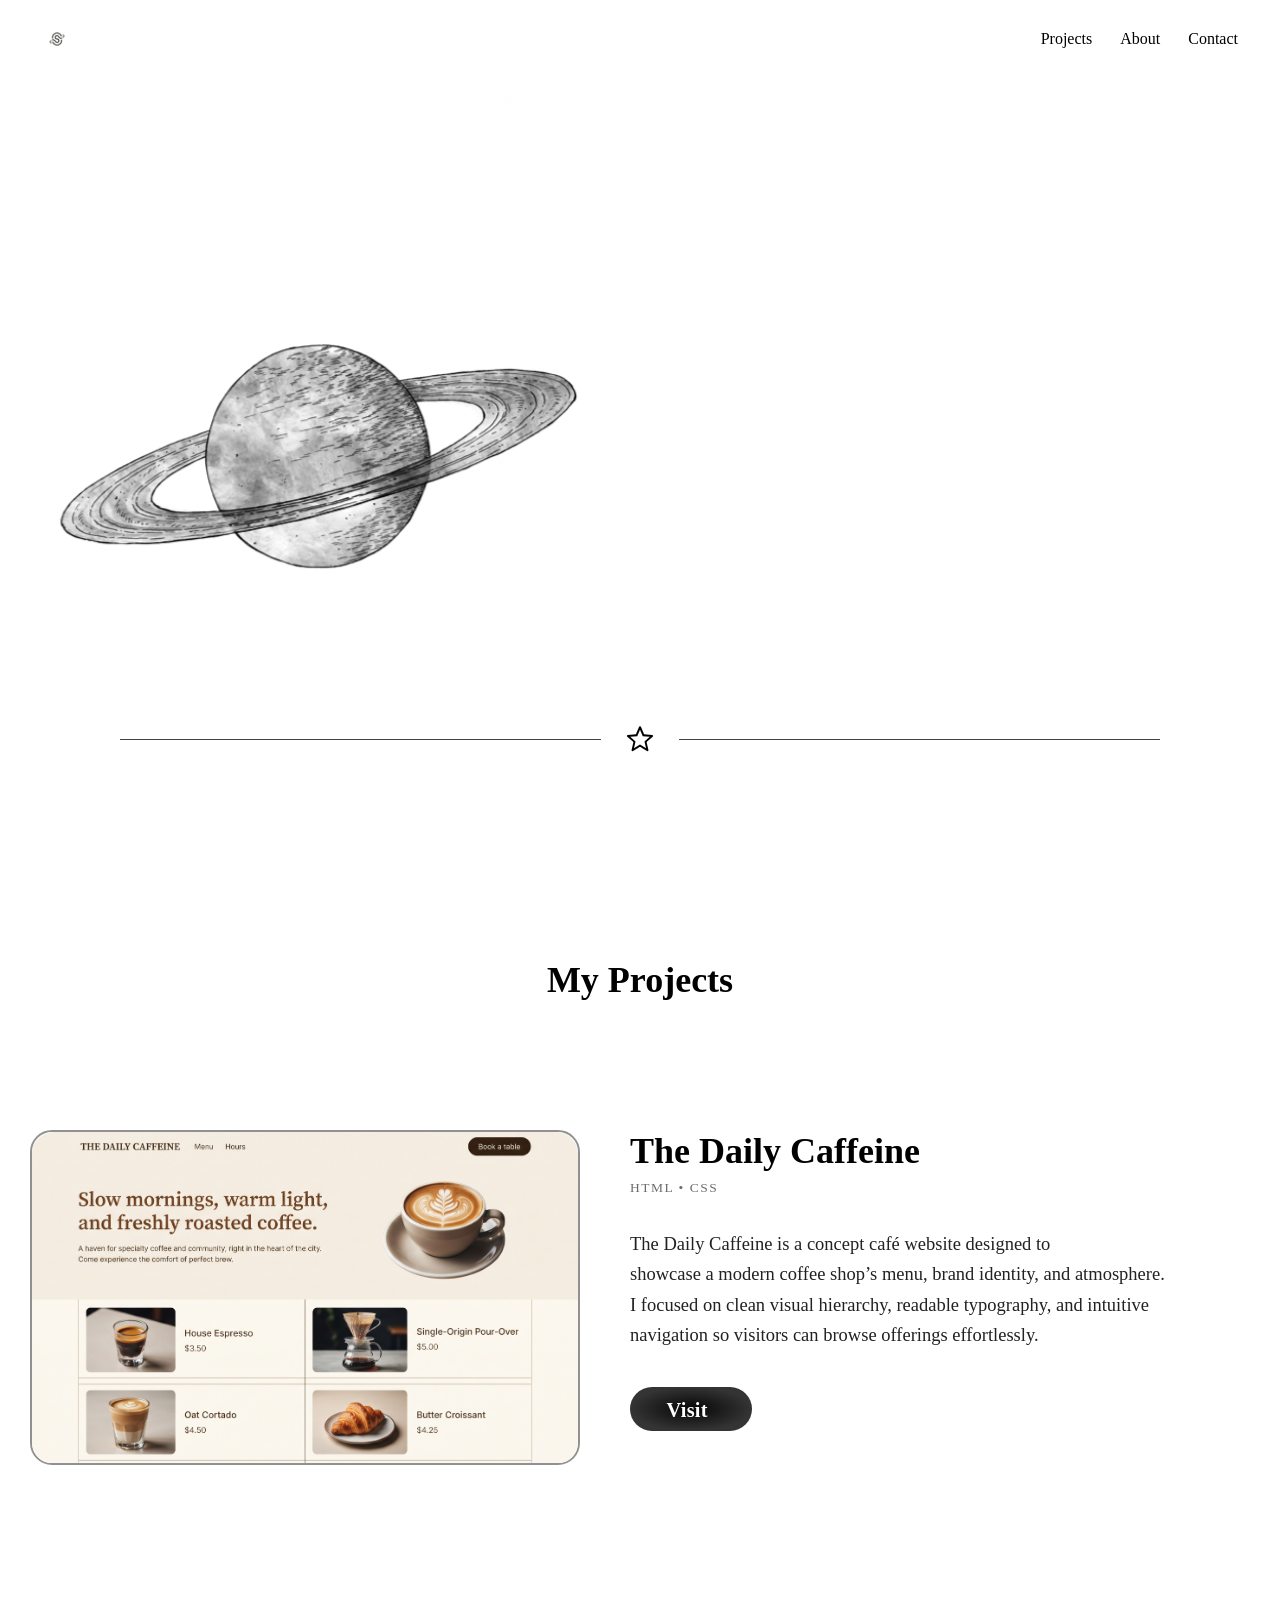
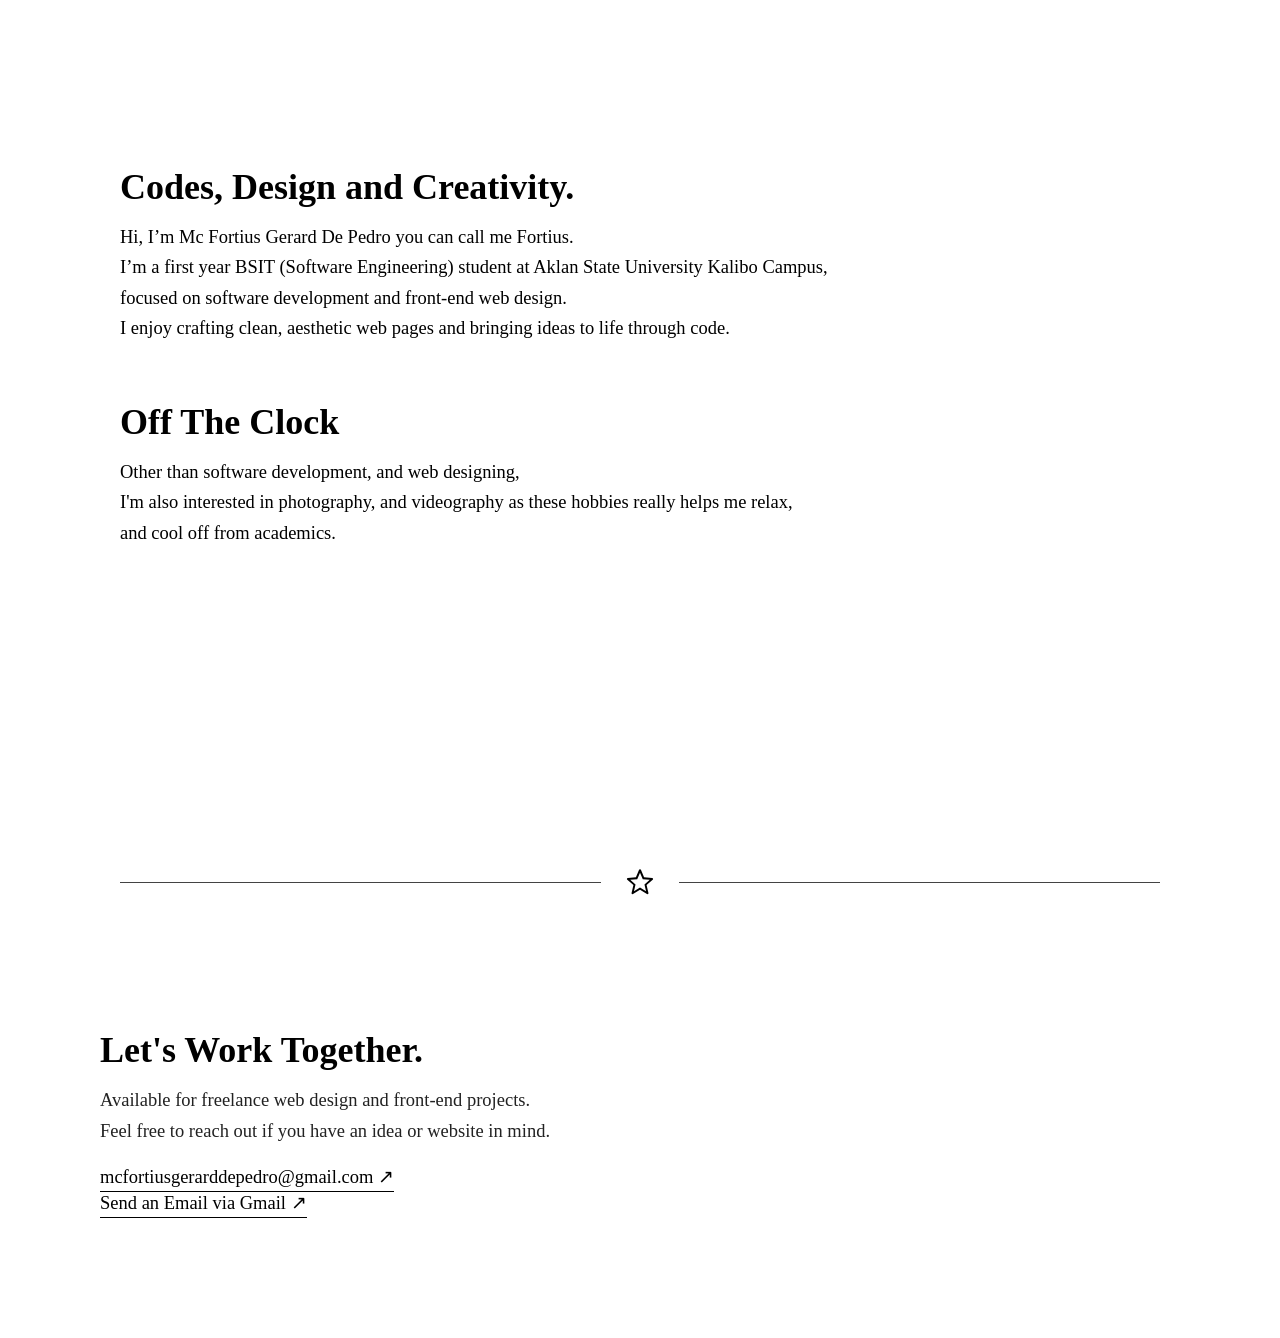
==== commit 365ff201: "Add files via upload" ====
--- a/index.html
+++ b/index.html
@@ -3,17 +3,24 @@
   <head>
     <meta charset="UTF-8" />
     <meta name="viewport" content="width=device-width, initial-scale=1.0" />
-    <title>Code With Aesthetic</title>
+    <meta
+    name="description"
+    content="Portfolio of Mc Fortius Gerard De Pedro — Front-end web designer and software engineering student crafting clean, responsive websites."/>
+    <title>Fortius - Web Designer &amp; Front-End Developer</title>
     <link rel="stylesheet" href="design.css" />
+    <link rel="icon" href="images/logo.png" type="image/png" />
   </head>
-
+  
+  <script src="script.js" defer></script>
   <body id="top">
     <nav class="top-nav" aria-label="Primary navigation">
-      <a href="#top" class="brand-mark">Fortius</a>
+      <a href="#top" class="brand-mark">
+        <img height="50px" width="50px" src="images/logo-black.png" alt="">
+      </a>
       <div class="nav-links">
         <a href="#projects">Projects</a>
         <a href="#about">About</a>
-        <a href="#contact">Contacts</a>
+        <a href="#contact">Contact</a>
       </div>
     </nav>
     <div class="portfolio-wrapper">
@@ -120,7 +127,7 @@
               ></path>
             </svg>
         </a>
-          <a href="https://github.com/" class="git" target="_blank" rel="noopener noreferrer">
+          <a href="https://github.com/Suiftt" class="git" target="_blank" rel="noopener noreferrer">
             <svg
               width="24"
               height="24"
@@ -256,6 +263,7 @@
         </a>
         <div class="cafe_project">
           <h3 class="cafe">The Daily Caffeine</h3>
+          <p class="project-stack">HTML &bull; CSS</p>
           <p class="cafe_par"> The Daily Caffeine is a concept café website designed to<br>
             showcase a modern coffee shop’s menu, brand identity, and atmosphere.<br>
             I focused on clean visual hierarchy, readable typography, and intuitive<br>
--- a/design.css
+++ b/design.css
@@ -11,8 +11,63 @@
 body::-webkit-scrollbar {
   display: none;
 }
+
+body::before,
+body::after {
+  content: "";
+  position: fixed;
+  left: 0;
+  width: 100%;
+  pointer-events: none;
+  z-index: 19;
+}
+
+
+body::before {
+  top: 0;
+  height: 150px;
+  background: linear-gradient(
+    to bottom,
+    rgba(255, 255, 255, 0.95) 0%,
+    rgba(255, 255, 255, 0.65) 45%,
+    rgba(255, 255, 255, 0) 100%
+  );
+}
+
+body::after {
+  bottom: 0;
+  height: 95px;
+  background: linear-gradient(
+    to top,
+    rgba(255, 255, 255, 0.95) 0%,
+    rgba(255, 255, 255, 0.55) 45%,
+    rgba(255, 255, 255, 0) 100%
+  );
+}
+
 html {
   scroll-behavior: smooth;
+}
+a,
+button {
+  -webkit-tap-highlight-color: transparent;
+}
+.reveal {
+  opacity: 0;
+  transform: translateY(-24px);
+  transition: opacity 1s ease, transform 1s cubic-bezier(0.22, 1, 0.36, 1);
+  will-change: opacity, transform;
+}
+
+.reveal.is-visible {
+  opacity: 1;
+  transform: translateY(0);
+}
+
+.top-nav a:active,
+.frame a:active,
+.contact-link:active {
+  opacity: 0.5;
 }
 
 .top-nav {
@@ -24,10 +79,16 @@
   display: flex;
   justify-content: space-between;
   align-items: center;
-  background-color: rgba(255, 255, 255, 0.88);
-  backdrop-filter: blur(6px);
+  background-color: rgba(255, 255, 255, 0.85);
+  -webkit-backdrop-filter: blur(5px);
+  backdrop-filter: blur(5px);
   z-index: 20;
   font-family: "Lucida Bright", Georgia, "Times New Roman", serif;
+}
+.top-nav img {
+  display: block;
+  height: 30px;
+  width: auto;
 }
 
 .top-nav a {
@@ -516,6 +577,10 @@
   gap: 50px;
   width: 100%;
   max-width: 1220px;
+  margin-bottom: 84px;
+}
+.project-row:last-of-type {
+  margin-bottom: 0;
 }
 .frame-1 {
   display: block;
@@ -540,6 +605,14 @@
   align-items: flex-start;
   padding: 0;
 }
+.project-stack {
+  font-family: "Lucida Bright", Georgia, "Times New Roman", serif;
+  font-size: 13.5px;
+  letter-spacing: 1.5px;
+  text-transform: uppercase;
+  color: rgba(0, 0, 0, 0.58);
+  margin: 4px 0 14px 0;
+}
 .cafe {
   color: rgb(0, 0, 0);
   font-family: "Lucida Bright";
@@ -1159,9 +1232,32 @@
     width: 100%;
     min-width: 0;
   }
-
-  .top-nav {
-    padding: 18px 22px;
+.top-nav {
+    box-sizing: border-box;
+    width: 100%;
+    left: 0;
+    top: 0;
+    padding: 14px 20px;
+  }
+
+  .top-nav img {
+    height: 24px;
+    width: auto;
+  }
+
+  .top-nav .nav-links,
+  .top-nav ul {
+    gap: 16px;
+  }
+
+  /* Actual mobile nav height is 14 + 24 + 14 = 52px */
+  body::before {
+    top: 52px;
+    height: 40px;
+  }
+
+  body::after {
+    height: 55px;
   }
 
   .top-nav a {
@@ -1265,8 +1361,15 @@
     align-items: center;
     justify-content: center;
     gap: 32px;
-    margin: 10px auto;
+    margin: 8px auto 52px;
     padding: 0 8px;
+  }
+  .project-row:last-of-type {
+    margin-bottom: 8px;
+  }
+  .project-stack {
+    font-size: 12.5px;
+    margin: 2px 0 10px 0;
   }
 
   .frame-1 {
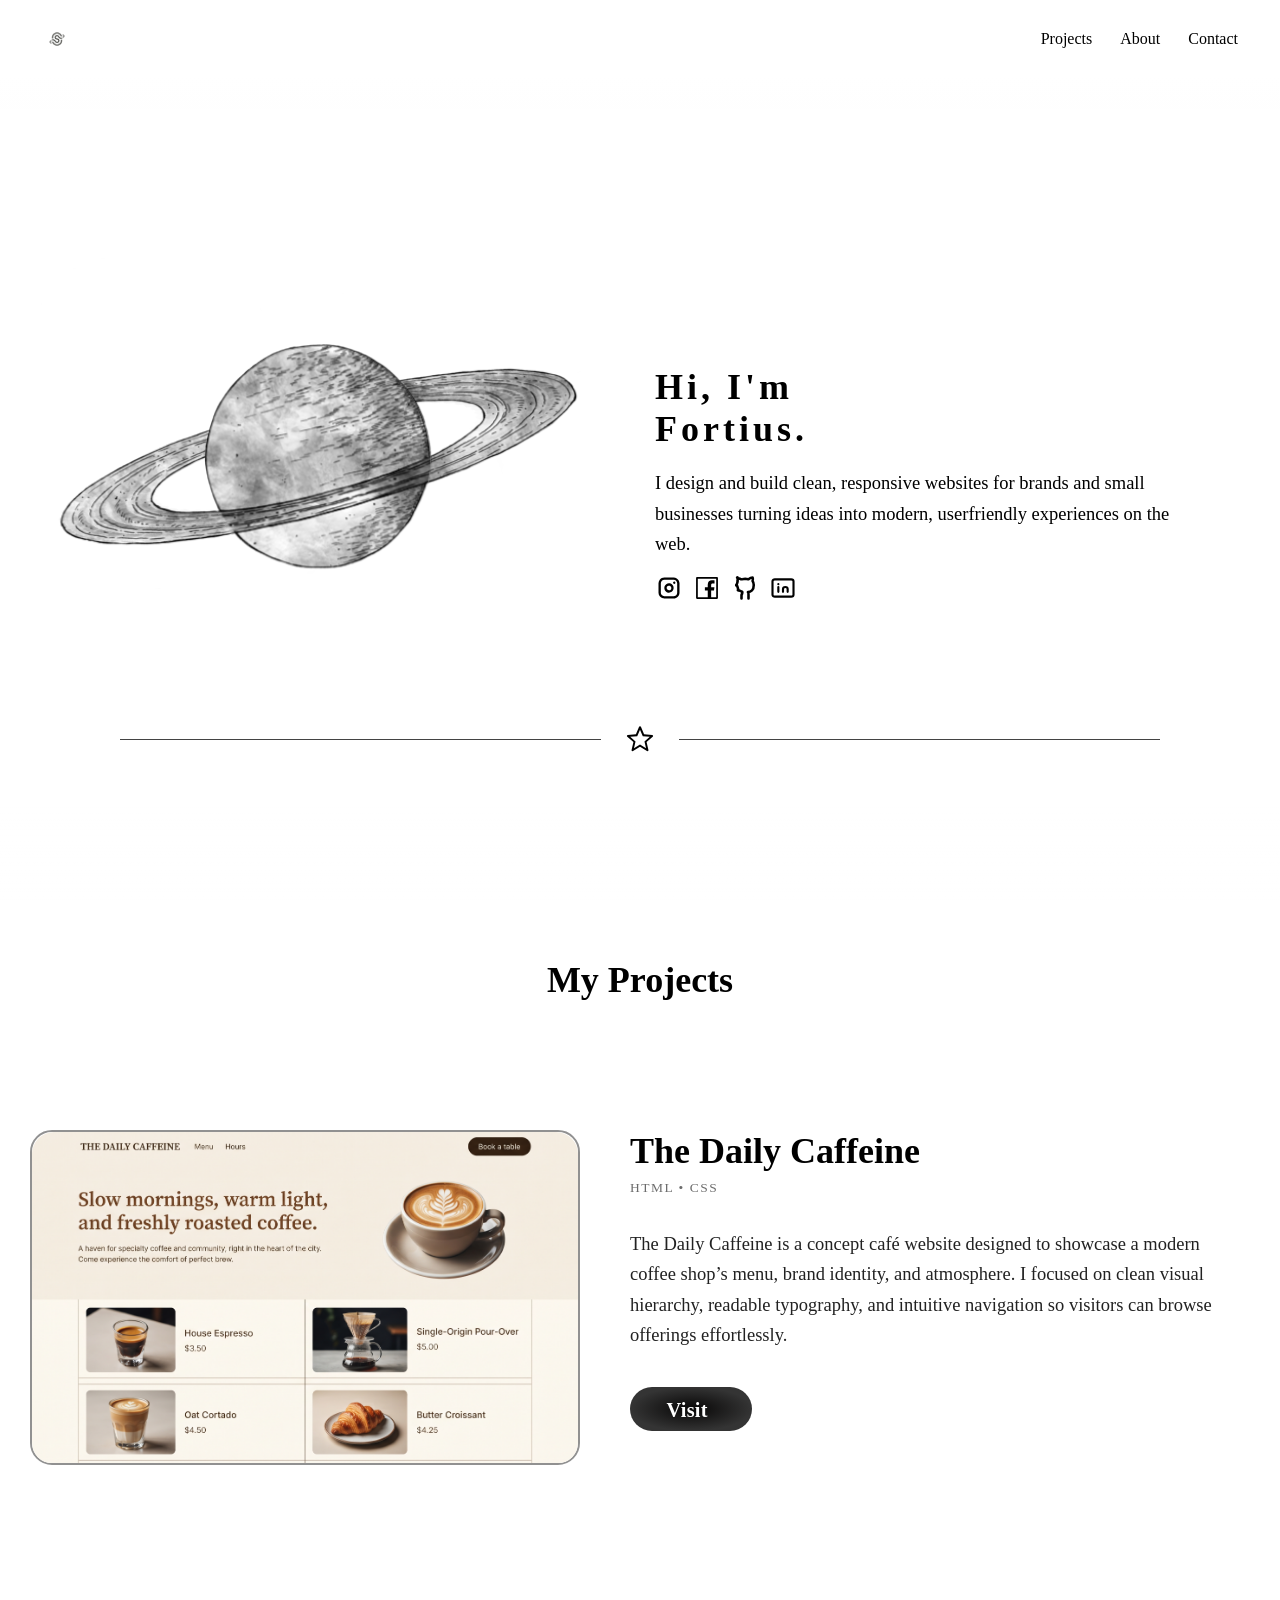
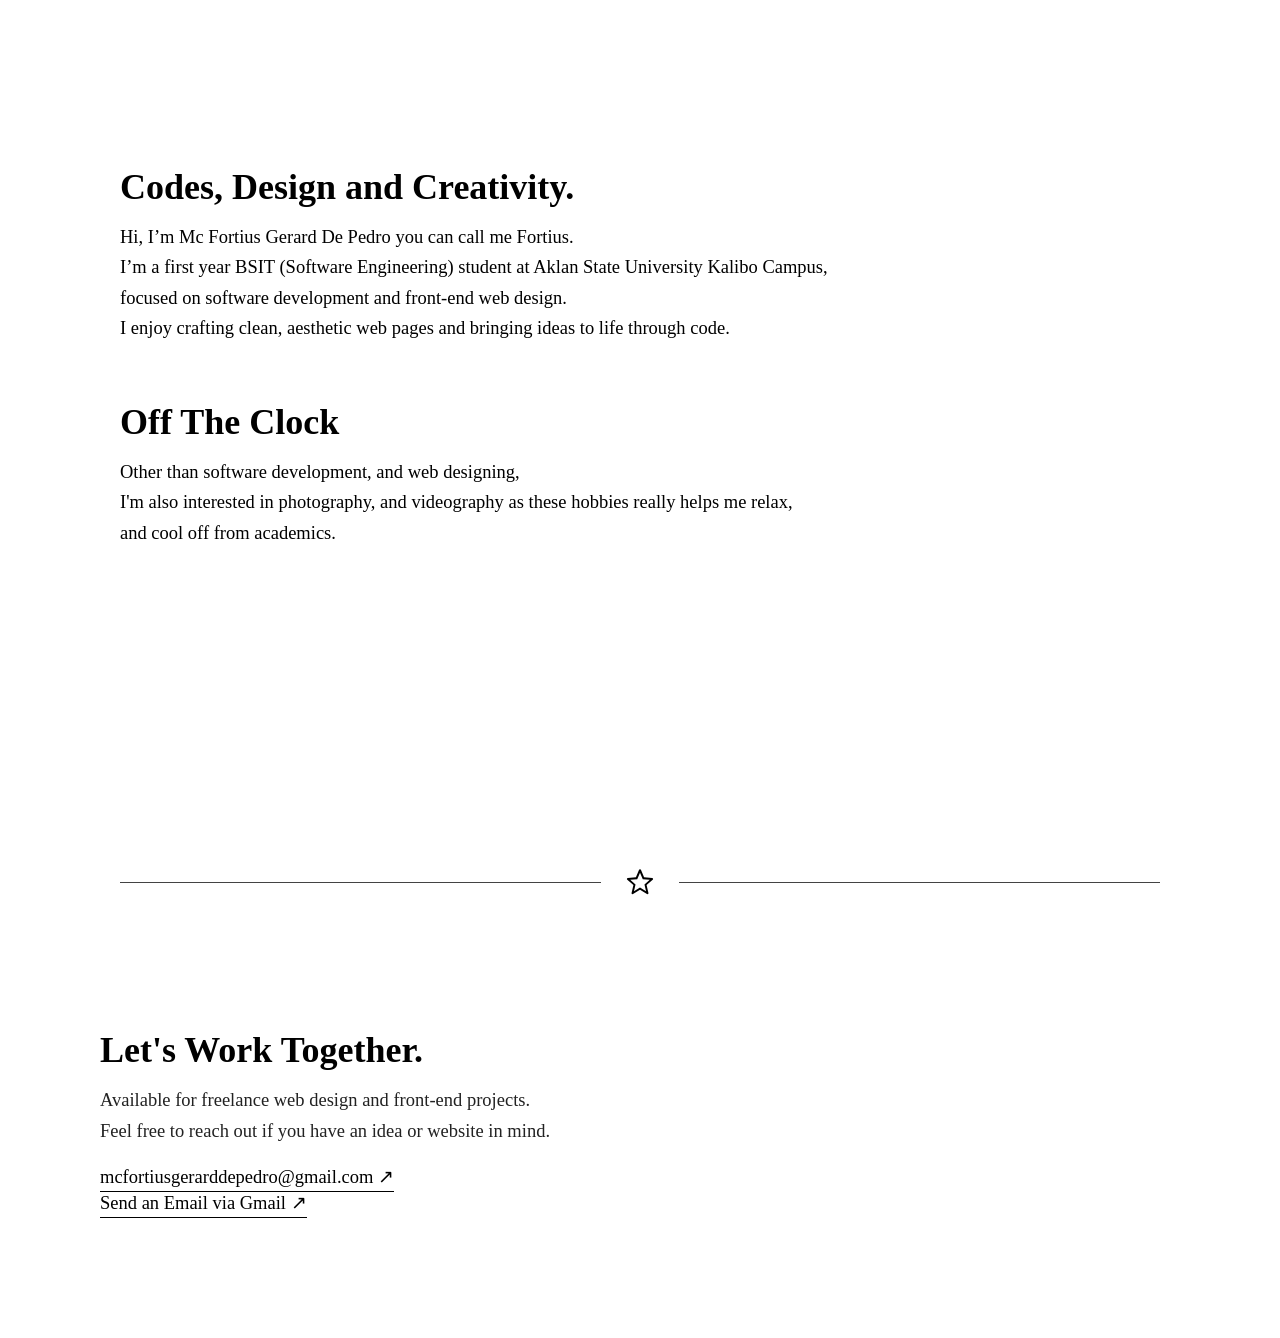
==== commit 3ebcd4f6: "Update index.html" ====
--- a/index.html
+++ b/index.html
@@ -264,9 +264,9 @@
         <div class="cafe_project">
           <h3 class="cafe">The Daily Caffeine</h3>
           <p class="project-stack">HTML &bull; CSS</p>
-          <p class="cafe_par"> The Daily Caffeine is a concept café website designed to<br>
-            showcase a modern coffee shop’s menu, brand identity, and atmosphere.<br>
-            I focused on clean visual hierarchy, readable typography, and intuitive<br>
+          <p class="cafe_par"> The Daily Caffeine is a concept café website designed to
+            showcase a modern coffee shop’s menu, brand identity, and atmosphere.
+            I focused on clean visual hierarchy, readable typography, and intuitive
             navigation so visitors can browse offerings effortlessly.</p>
           <a class="visit" href="Cafe/Cafe.html" target="_blank" rel="noopener noreferrer">
             <img width="100" height="100" src="images/Button.svg" alt="The visit button for daily caffeine" class="visitbtn">
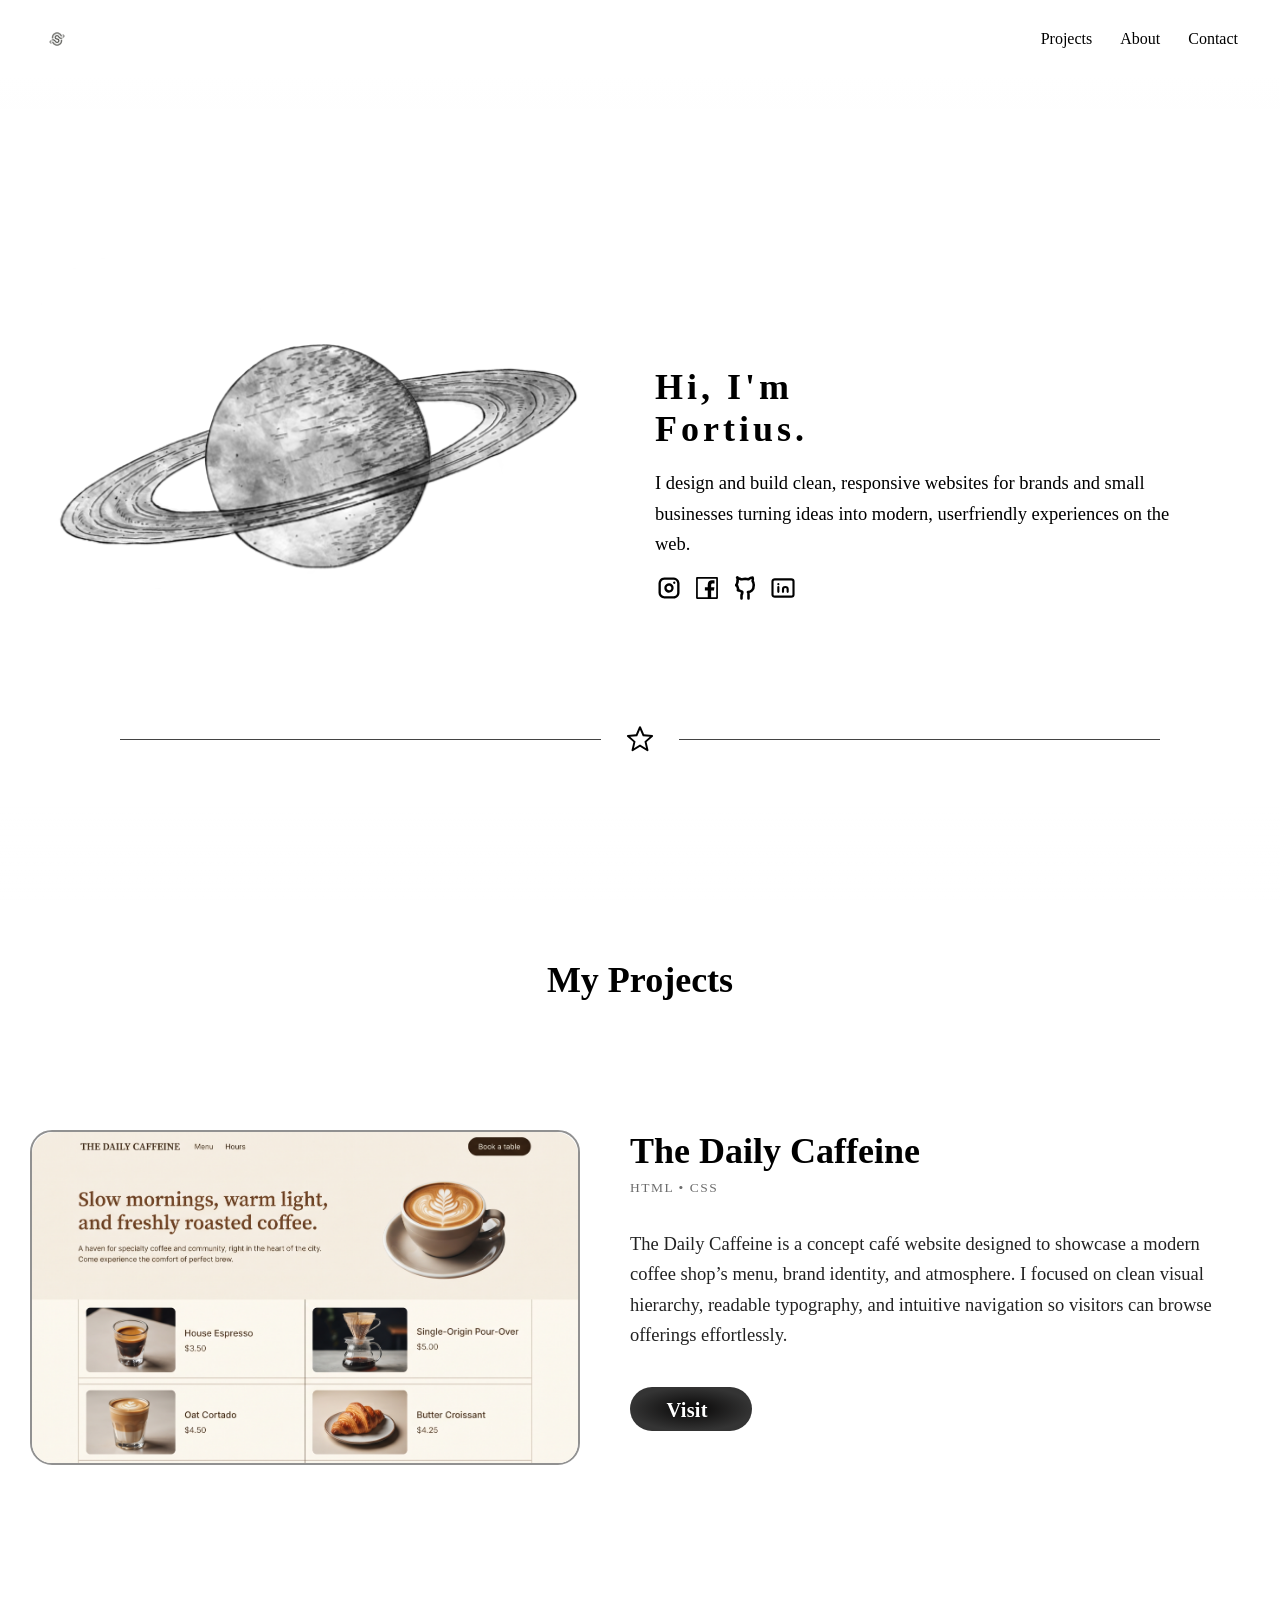
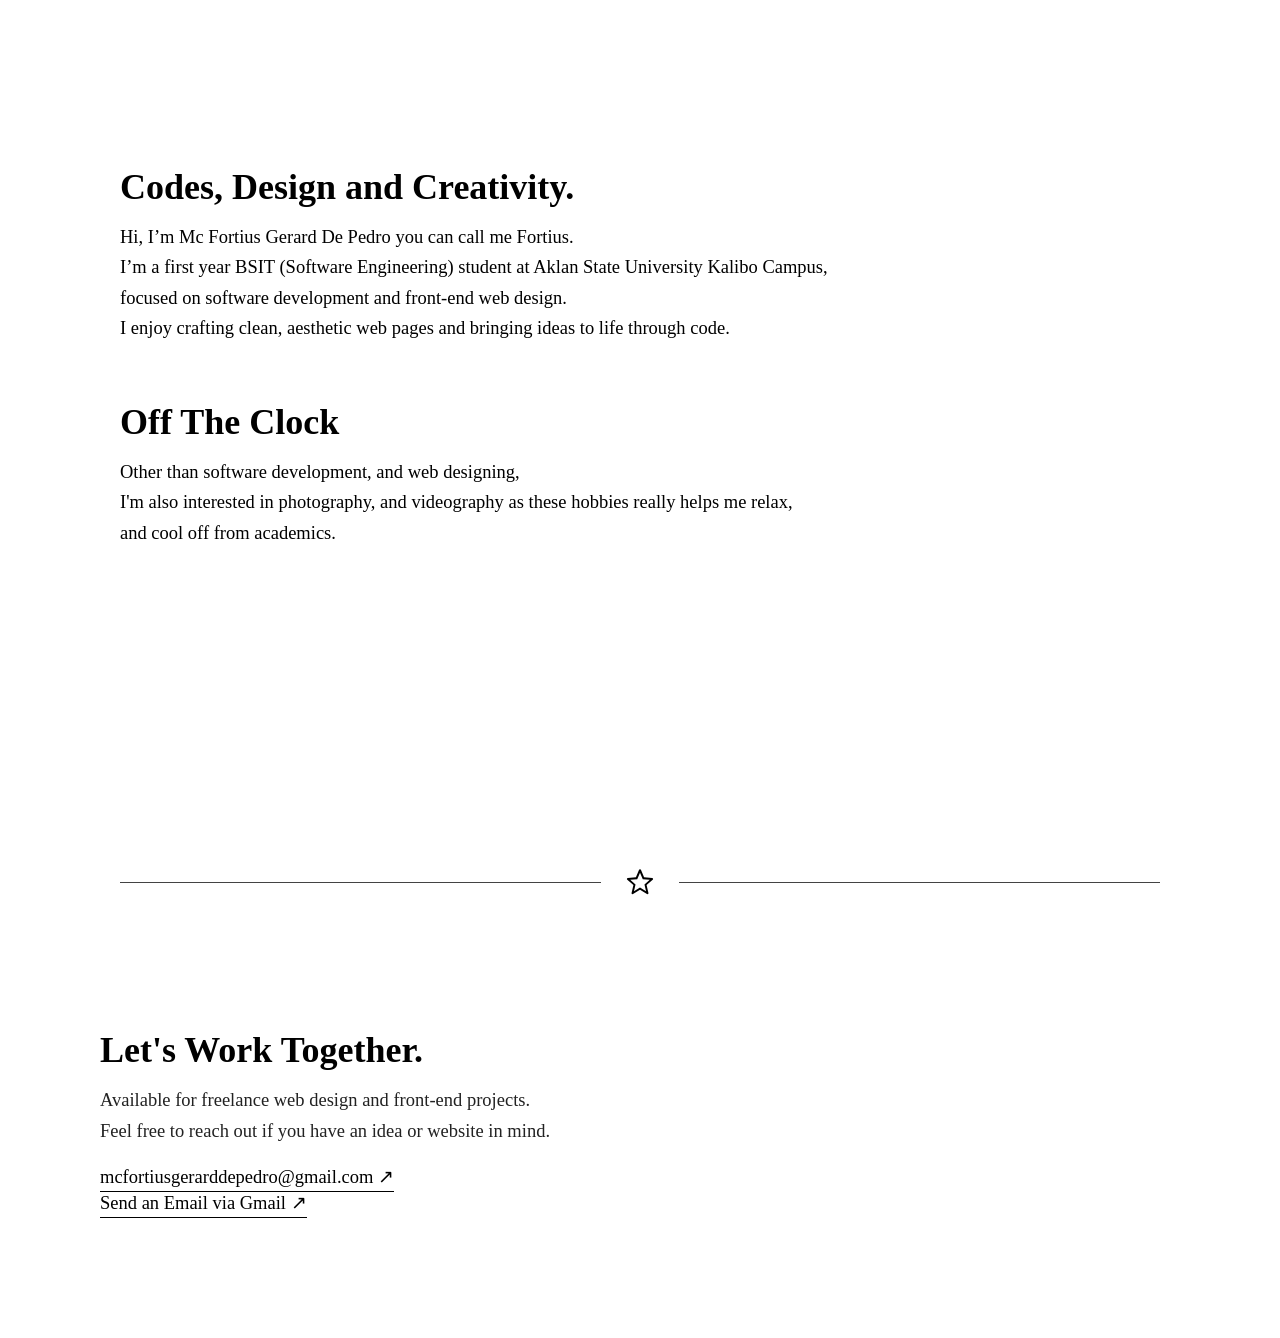
==== commit 5e0ee7af: "Update index.html" ====
--- a/index.html
+++ b/index.html
@@ -103,7 +103,7 @@
 
     
         <div class="frame">
-          <a href="https://www.instagram.com/tossiee.e/" class="ig" target="_blank" rel="noopener noreferrer">
+          <a href="https://www.instagram.com/roffwebs?fqnt=cDV3MHR2YXpwbnJp" class="ig" target="_blank" rel="noopener noreferrer">
             <svg width="24" height="24" viewBox="0 0 24 24" class="frame__path">
               <path
                 d="M11.53 15.97C10.79 15.89 10.09 15.6 9.51 15.13C6.39 12.59 8.48 7.61 12.47 8.03C13.21 8.11 13.91 8.4 14.49 8.87C17.61 11.41 15.52 16.39 11.53 15.97M11.73 10.02C11.3 10.08 10.9 10.28 10.59 10.59C9.25 11.93 10.39 14.24 12.27 13.98C12.7 13.92 13.1 13.72 13.41 13.41C14.75 12.07 13.61 9.76 11.73 10.02ZM16.24 8.47C15.98 8.4 15.76 8.23 15.63 8C15.19 7.24 15.92 6.31 16.76 6.53C17.01 6.6 17.23 6.77 17.37 7C17.81 7.76 17.08 8.69 16.24 8.47M7.94 21C7.55 20.98 7.18 20.95 6.8 20.85C4.53 20.27 3.06 18.32 3 16L3 8C3.03 6.87 3.37 5.81 4.07 4.92C5.01 3.69 6.47 3.04 8 3L16 3C16.94 3.02 17.83 3.26 18.63 3.75C20.12 4.66 20.96 6.28 21 8L21 16C20.93 18.81 18.81 20.93 16 21L8 21L7.94 21ZM8.03 5C6.29 5.05 5.05 6.29 5 8.03L5 15.97C5.02 16.67 5.22 17.32 5.66 17.88C6.25 18.61 7.1 18.98 8.03 19L15.97 19C16.67 18.98 17.32 18.78 17.88 18.34C18.61 17.75 18.98 16.9 19 15.97L19 8.03C18.95 6.29 17.71 5.05 15.97 5L8.03 5Z"
--- a/design.css
+++ b/design.css
@@ -579,6 +579,19 @@
   max-width: 1220px;
   margin-bottom: 84px;
 }
+.project-row a,
+.project-row img {
+  -webkit-backface-visibility: hidden;
+  backface-visibility: hidden;
+  transform: translate3d(0, 0, 0);
+}
+
+.project-row img {
+  display: block;
+  will-change: transform;
+  image-rendering: -webkit-optimize-contrast;
+}
+
 .project-row:last-of-type {
   margin-bottom: 0;
 }
@@ -1524,4 +1537,4 @@
   .contact-link:hover {
     transform: none;
   }
-}+}
